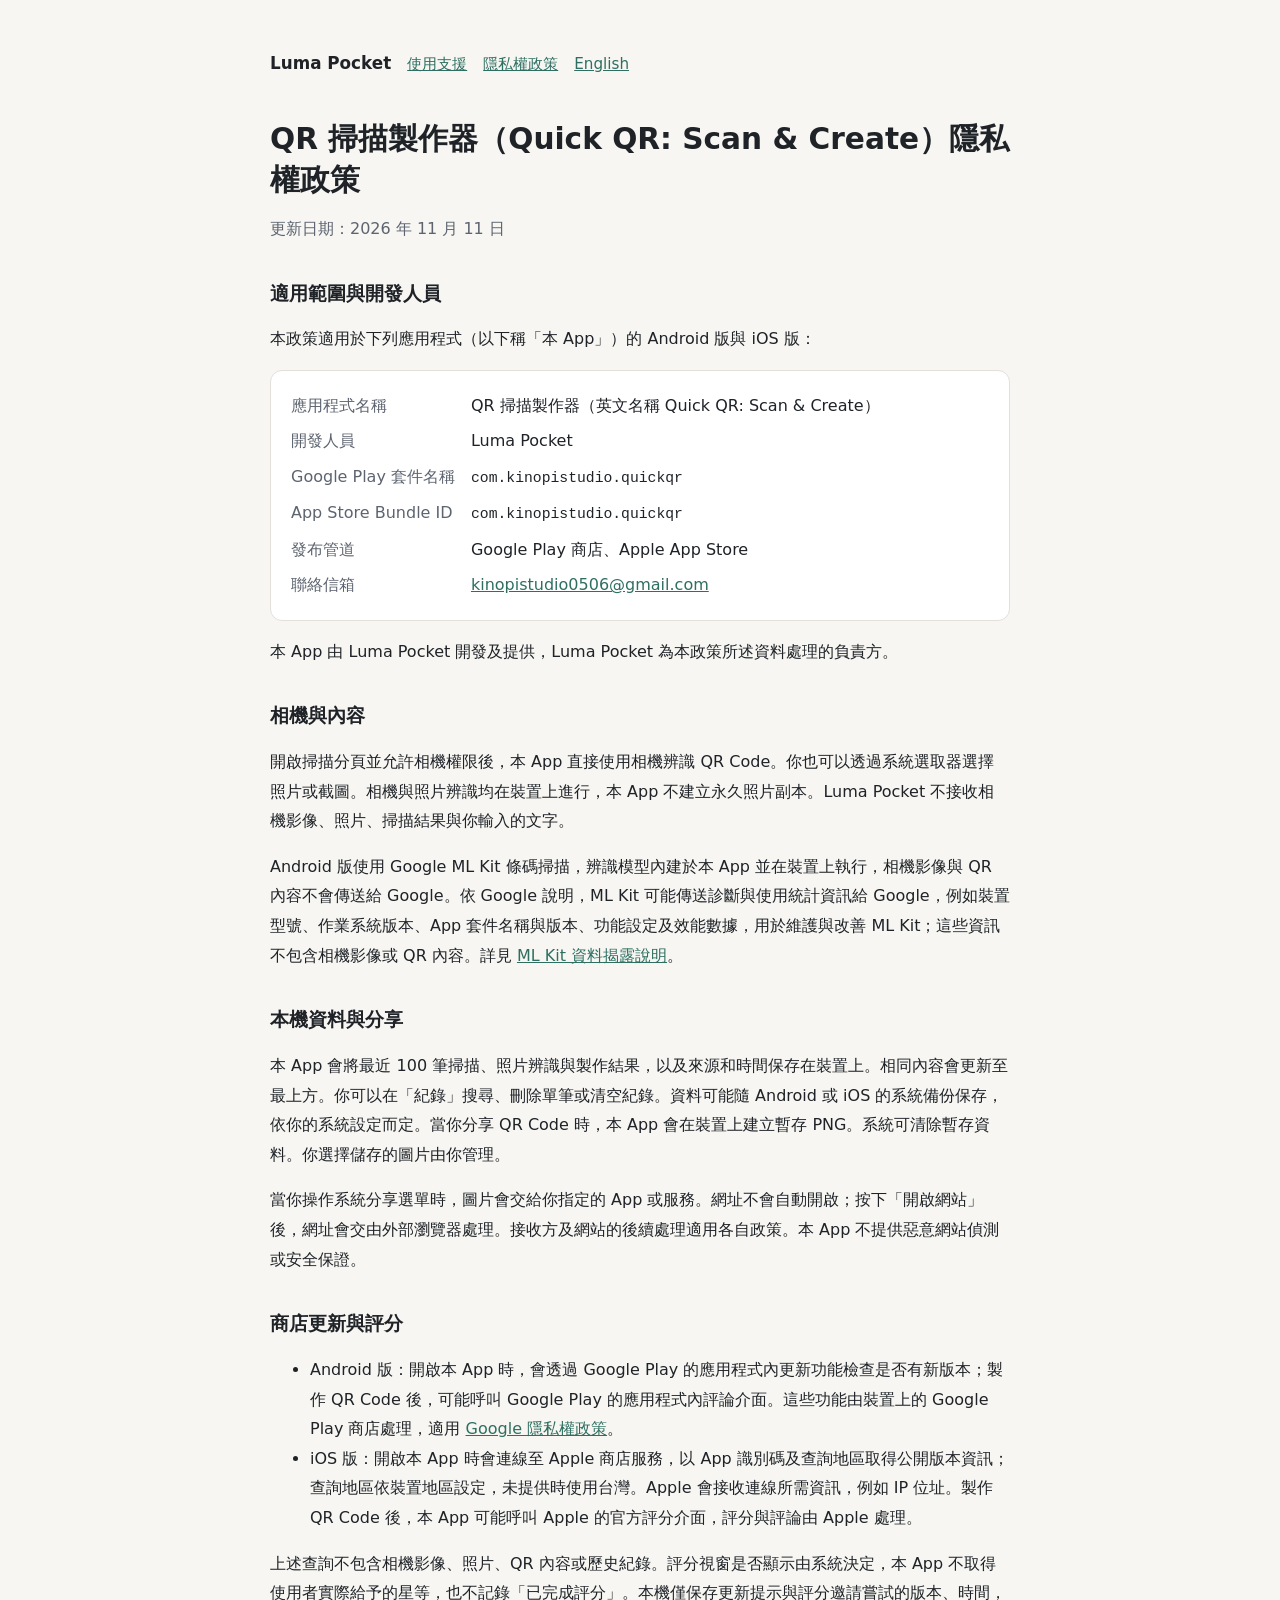
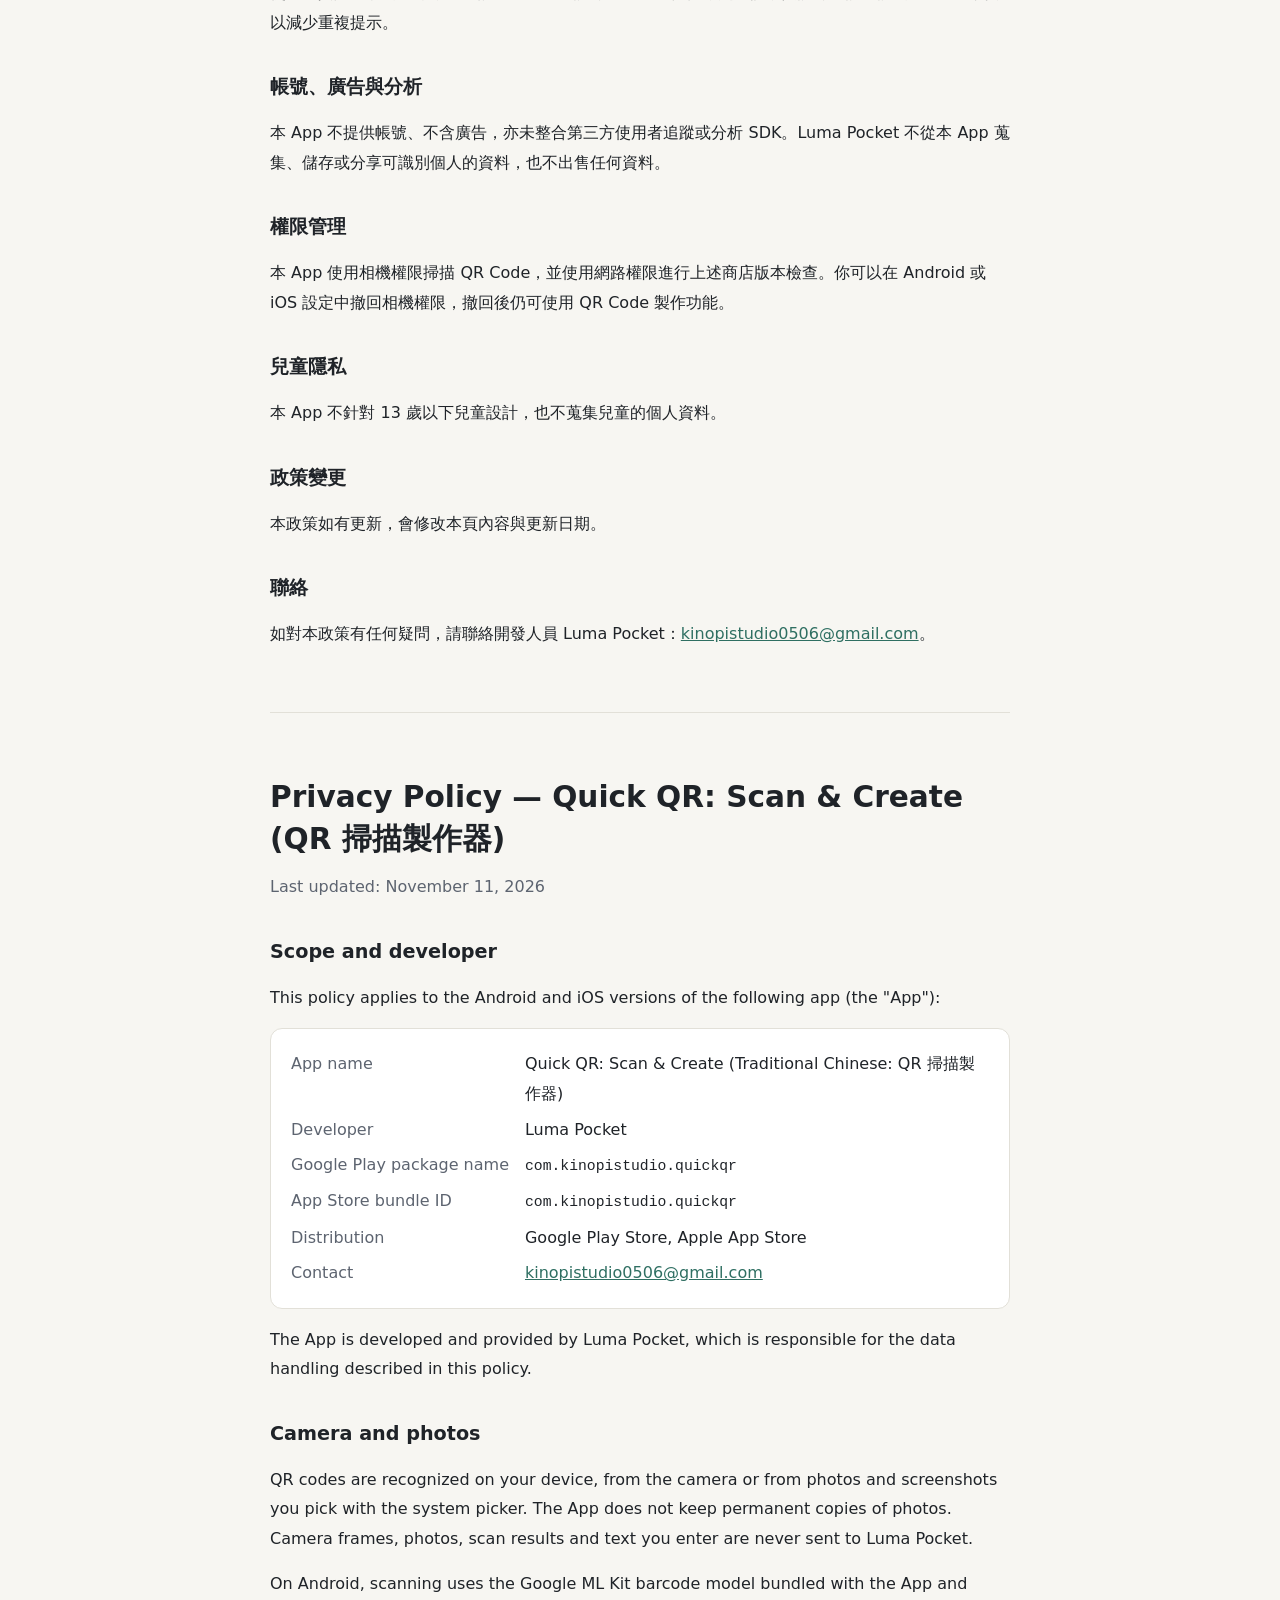
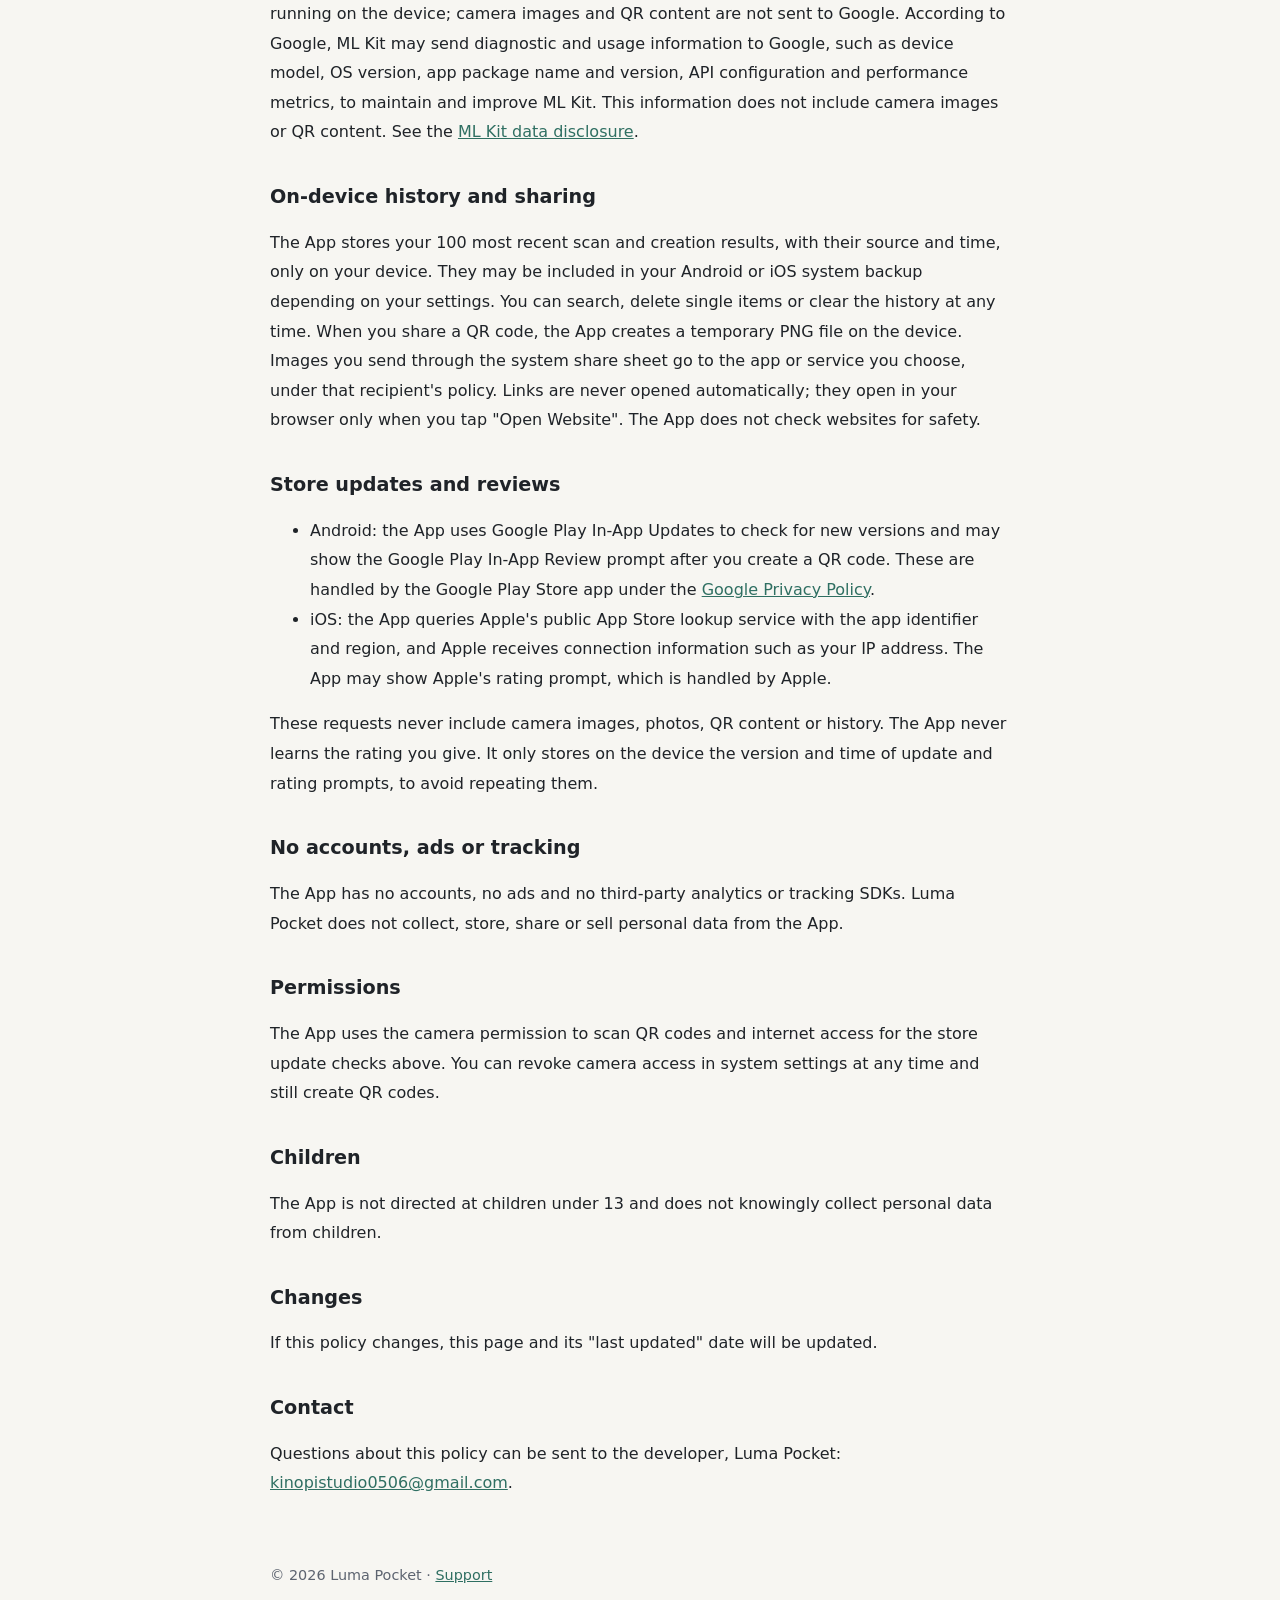
==== quick-qr/privacy.html @ 9050e76b "Add Luma Pocket site with Quick QR privacy policy and support pages Co-Authored-By: Claude Opus 5.5 " ====
<!doctype html>
<html lang="zh-Hant">
<head>
<meta charset="utf-8">
<meta name="viewport" content="width=device-width, initial-scale=1">
<title>Quick QR 隱私權政策｜Luma Pocket</title>
<meta name="description" content="QR 掃描製作器（Quick QR: Scan & Create）隱私權政策，開發人員 Luma Pocket，套件名稱 com.kinopistudio.quickqr。">
<link rel="stylesheet" href="../style.css">
</head>
<body>
<main>
<header class="site">
<a class="brand" href="../">Luma Pocket</a>
<nav class="links"><a href="support.html">使用支援</a><a href="privacy.html">隱私權政策</a><a href="#en">English</a></nav>
</header>

<h1>QR 掃描製作器（Quick QR: Scan &amp; Create）隱私權政策</h1>
<p class="meta">更新日期：2026 年 11 月 11 日</p>

<h2>適用範圍與開發人員</h2>
<p>本政策適用於下列應用程式（以下稱「本 App」）的 Android 版與 iOS 版：</p>
<div class="card"><dl>
<dt>應用程式名稱</dt><dd>QR 掃描製作器（英文名稱 Quick QR: Scan &amp; Create）</dd>
<dt>開發人員</dt><dd>Luma Pocket</dd>
<dt>Google Play 套件名稱</dt><dd><code>com.kinopistudio.quickqr</code></dd>
<dt>App Store Bundle ID</dt><dd><code>com.kinopistudio.quickqr</code></dd>
<dt>發布管道</dt><dd>Google Play 商店、Apple App Store</dd>
<dt>聯絡信箱</dt><dd><a href="mailto:kinopistudio0506@gmail.com">kinopistudio0506@gmail.com</a></dd>
</dl></div>
<p>本 App 由 Luma Pocket 開發及提供，Luma Pocket 為本政策所述資料處理的負責方。</p>

<h2>相機與內容</h2>
<p>開啟掃描分頁並允許相機權限後，本 App 直接使用相機辨識 QR Code。你也可以透過系統選取器選擇照片或截圖。相機與照片辨識均在裝置上進行，本 App 不建立永久照片副本。Luma Pocket 不接收相機影像、照片、掃描結果與你輸入的文字。</p>
<p>Android 版使用 Google ML Kit 條碼掃描，辨識模型內建於本 App 並在裝置上執行，相機影像與 QR 內容不會傳送給 Google。依 Google 說明，ML Kit 可能傳送診斷與使用統計資訊給 Google，例如裝置型號、作業系統版本、App 套件名稱與版本、功能設定及效能數據，用於維護與改善 ML Kit；這些資訊不包含相機影像或 QR 內容。詳見 <a href="https://developers.google.com/ml-kit/android-data-disclosure">ML Kit 資料揭露說明</a>。</p>

<h2>本機資料與分享</h2>
<p>本 App 會將最近 100 筆掃描、照片辨識與製作結果，以及來源和時間保存在裝置上。相同內容會更新至最上方。你可以在「紀錄」搜尋、刪除單筆或清空紀錄。資料可能隨 Android 或 iOS 的系統備份保存，依你的系統設定而定。當你分享 QR Code 時，本 App 會在裝置上建立暫存 PNG。系統可清除暫存資料。你選擇儲存的圖片由你管理。</p>
<p>當你操作系統分享選單時，圖片會交給你指定的 App 或服務。網址不會自動開啟；按下「開啟網站」後，網址會交由外部瀏覽器處理。接收方及網站的後續處理適用各自政策。本 App 不提供惡意網站偵測或安全保證。</p>

<h2>商店更新與評分</h2>
<ul>
<li>Android 版：開啟本 App 時，會透過 Google Play 的應用程式內更新功能檢查是否有新版本；製作 QR Code 後，可能呼叫 Google Play 的應用程式內評論介面。這些功能由裝置上的 Google Play 商店處理，適用 <a href="https://policies.google.com/privacy">Google 隱私權政策</a>。</li>
<li>iOS 版：開啟本 App 時會連線至 Apple 商店服務，以 App 識別碼及查詢地區取得公開版本資訊；查詢地區依裝置地區設定，未提供時使用台灣。Apple 會接收連線所需資訊，例如 IP 位址。製作 QR Code 後，本 App 可能呼叫 Apple 的官方評分介面，評分與評論由 Apple 處理。</li>
</ul>
<p>上述查詢不包含相機影像、照片、QR 內容或歷史紀錄。評分視窗是否顯示由系統決定，本 App 不取得使用者實際給予的星等，也不記錄「已完成評分」。本機僅保存更新提示與評分邀請嘗試的版本、時間，以減少重複提示。</p>

<h2>帳號、廣告與分析</h2>
<p>本 App 不提供帳號、不含廣告，亦未整合第三方使用者追蹤或分析 SDK。Luma Pocket 不從本 App 蒐集、儲存或分享可識別個人的資料，也不出售任何資料。</p>

<h2>權限管理</h2>
<p>本 App 使用相機權限掃描 QR Code，並使用網路權限進行上述商店版本檢查。你可以在 Android 或 iOS 設定中撤回相機權限，撤回後仍可使用 QR Code 製作功能。</p>

<h2>兒童隱私</h2>
<p>本 App 不針對 13 歲以下兒童設計，也不蒐集兒童的個人資料。</p>

<h2>政策變更</h2>
<p>本政策如有更新，會修改本頁內容與更新日期。</p>

<h2>聯絡</h2>
<p>如對本政策有任何疑問，請聯絡開發人員 Luma Pocket：<a href="mailto:kinopistudio0506@gmail.com">kinopistudio0506@gmail.com</a>。</p>

<hr>

<section id="en" lang="en">
<h1>Privacy Policy — Quick QR: Scan &amp; Create (QR 掃描製作器)</h1>
<p class="meta">Last updated: November 11, 2026</p>

<h2>Scope and developer</h2>
<p>This policy applies to the Android and iOS versions of the following app (the "App"):</p>
<div class="card"><dl>
<dt>App name</dt><dd>Quick QR: Scan &amp; Create (Traditional Chinese: QR 掃描製作器)</dd>
<dt>Developer</dt><dd>Luma Pocket</dd>
<dt>Google Play package name</dt><dd><code>com.kinopistudio.quickqr</code></dd>
<dt>App Store bundle ID</dt><dd><code>com.kinopistudio.quickqr</code></dd>
<dt>Distribution</dt><dd>Google Play Store, Apple App Store</dd>
<dt>Contact</dt><dd><a href="mailto:kinopistudio0506@gmail.com">kinopistudio0506@gmail.com</a></dd>
</dl></div>
<p>The App is developed and provided by Luma Pocket, which is responsible for the data handling described in this policy.</p>

<h2>Camera and photos</h2>
<p>QR codes are recognized on your device, from the camera or from photos and screenshots you pick with the system picker. The App does not keep permanent copies of photos. Camera frames, photos, scan results and text you enter are never sent to Luma Pocket.</p>
<p>On Android, scanning uses the Google ML Kit barcode model bundled with the App and running on the device; camera images and QR content are not sent to Google. According to Google, ML Kit may send diagnostic and usage information to Google, such as device model, OS version, app package name and version, API configuration and performance metrics, to maintain and improve ML Kit. This information does not include camera images or QR content. See the <a href="https://developers.google.com/ml-kit/android-data-disclosure">ML Kit data disclosure</a>.</p>

<h2>On-device history and sharing</h2>
<p>The App stores your 100 most recent scan and creation results, with their source and time, only on your device. They may be included in your Android or iOS system backup depending on your settings. You can search, delete single items or clear the history at any time. When you share a QR code, the App creates a temporary PNG file on the device. Images you send through the system share sheet go to the app or service you choose, under that recipient's policy. Links are never opened automatically; they open in your browser only when you tap "Open Website". The App does not check websites for safety.</p>

<h2>Store updates and reviews</h2>
<ul>
<li>Android: the App uses Google Play In-App Updates to check for new versions and may show the Google Play In-App Review prompt after you create a QR code. These are handled by the Google Play Store app under the <a href="https://policies.google.com/privacy">Google Privacy Policy</a>.</li>
<li>iOS: the App queries Apple's public App Store lookup service with the app identifier and region, and Apple receives connection information such as your IP address. The App may show Apple's rating prompt, which is handled by Apple.</li>
</ul>
<p>These requests never include camera images, photos, QR content or history. The App never learns the rating you give. It only stores on the device the version and time of update and rating prompts, to avoid repeating them.</p>

<h2>No accounts, ads or tracking</h2>
<p>The App has no accounts, no ads and no third-party analytics or tracking SDKs. Luma Pocket does not collect, store, share or sell personal data from the App.</p>

<h2>Permissions</h2>
<p>The App uses the camera permission to scan QR codes and internet access for the store update checks above. You can revoke camera access in system settings at any time and still create QR codes.</p>

<h2>Children</h2>
<p>The App is not directed at children under 13 and does not knowingly collect personal data from children.</p>

<h2>Changes</h2>
<p>If this policy changes, this page and its "last updated" date will be updated.</p>

<h2>Contact</h2>
<p>Questions about this policy can be sent to the developer, Luma Pocket: <a href="mailto:kinopistudio0506@gmail.com">kinopistudio0506@gmail.com</a>.</p>
</section>

<footer>© 2026 Luma Pocket · <a href="support.html">Support</a></footer>
</main>
</body>
</html>
---- style.css ----
:root {
  color-scheme: light dark;
  --bg: #f7f6f2;
  --surface: #ffffff;
  --text: #1f2328;
  --muted: #5d6470;
  --border: #e2e0d8;
  --accent: #2f6f62;
}
@media (prefers-color-scheme: dark) {
  :root {
    --bg: #15171a;
    --surface: #1e2125;
    --text: #eceef0;
    --muted: #a6adb7;
    --border: #33373d;
    --accent: #7cc7b5;
  }
}
* { box-sizing: border-box; }
html { scroll-behavior: smooth; }
body {
  margin: 0;
  background: var(--bg);
  color: var(--text);
  font-family: system-ui, -apple-system, "Noto Sans TC", "PingFang TC", sans-serif;
  line-height: 1.85;
}
main { max-width: 780px; margin: 0 auto; padding: 48px 20px 80px; }
header.site { display: flex; flex-wrap: wrap; gap: 8px 16px; align-items: baseline; margin-bottom: 40px; font-size: .95rem; color: var(--muted); }
header.site a.brand { font-weight: 700; color: var(--text); text-decoration: none; font-size: 1.05rem; }
nav.links { display: flex; flex-wrap: wrap; gap: 4px 16px; }
h1 { font-size: 1.85rem; line-height: 1.4; margin: 0 0 12px; }
h2 { font-size: 1.2rem; line-height: 1.5; margin: 36px 0 10px; }
p, li { overflow-wrap: anywhere; }
a { color: var(--accent); }
.meta { color: var(--muted); margin: 0 0 28px; }
.card { background: var(--surface); border: 1px solid var(--border); border-radius: 12px; padding: 4px 20px; }
.card dl { display: grid; grid-template-columns: max-content 1fr; gap: 6px 16px; margin: 16px 0; }
.card dt { color: var(--muted); }
.card dd { margin: 0; overflow-wrap: anywhere; }
@media (max-width: 520px) { .card dl { grid-template-columns: 1fr; gap: 0; } .card dd { margin-bottom: 10px; } }
code { font-family: ui-monospace, SFMono-Regular, Menlo, monospace; font-size: .92em; }
hr { border: 0; border-top: 1px solid var(--border); margin: 64px 0; }
ul.apps { list-style: none; padding: 0; }
ul.apps li { background: var(--surface); border: 1px solid var(--border); border-radius: 12px; padding: 16px 20px; margin-bottom: 12px; }
ul.apps strong { font-size: 1.05rem; }
footer { margin-top: 64px; color: var(--muted); font-size: .9rem; }
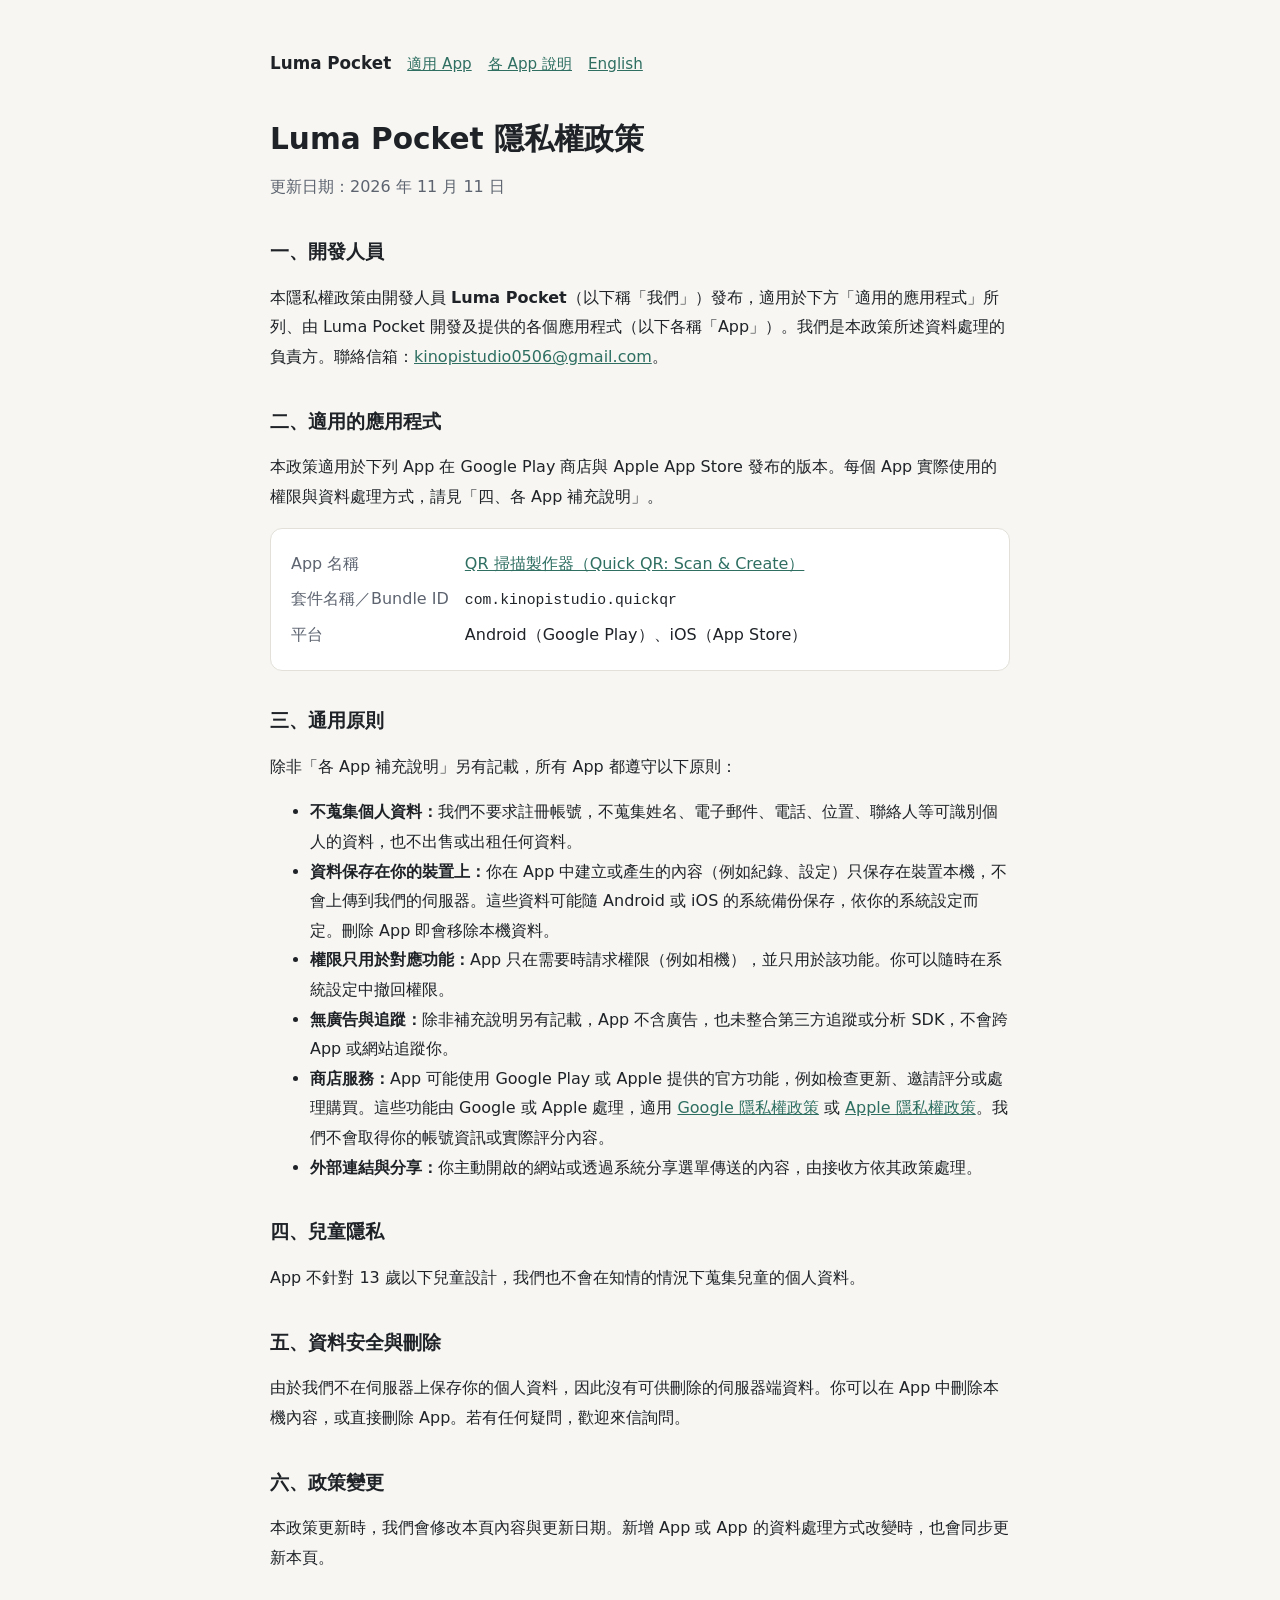
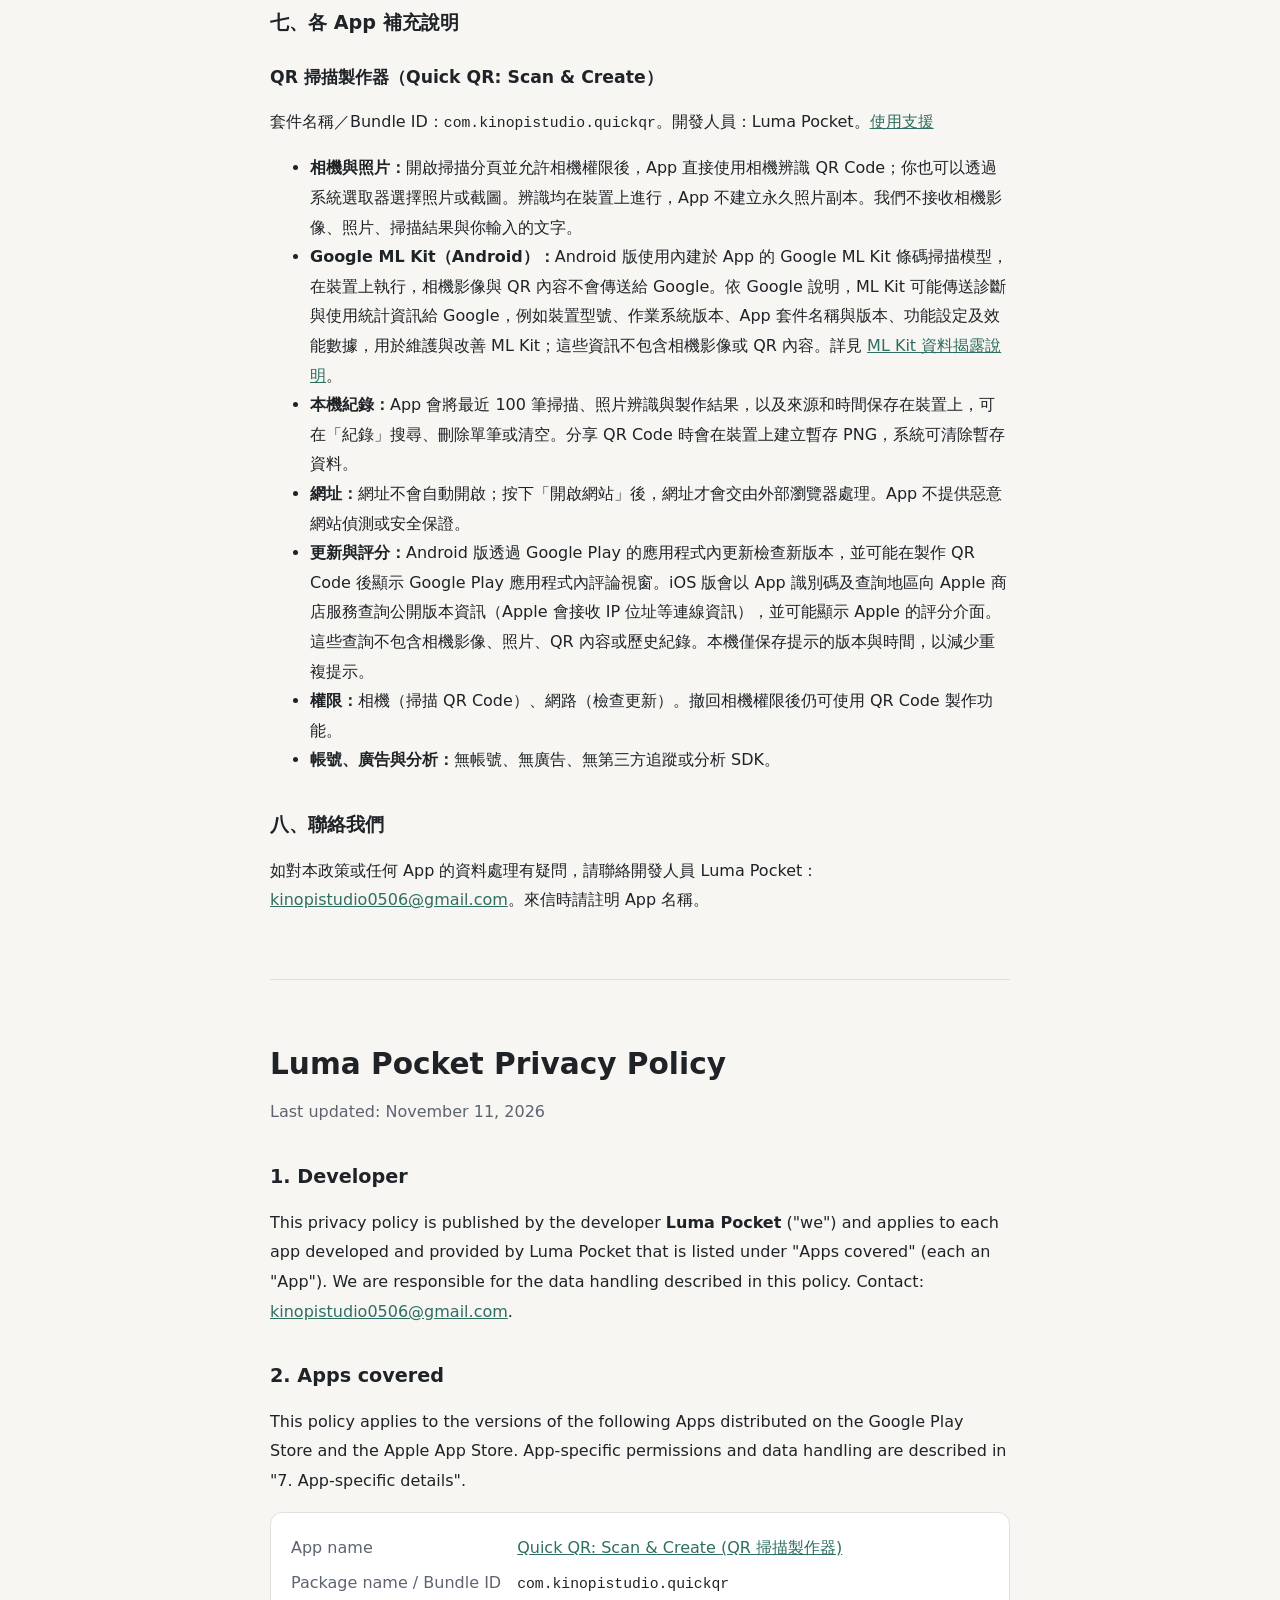
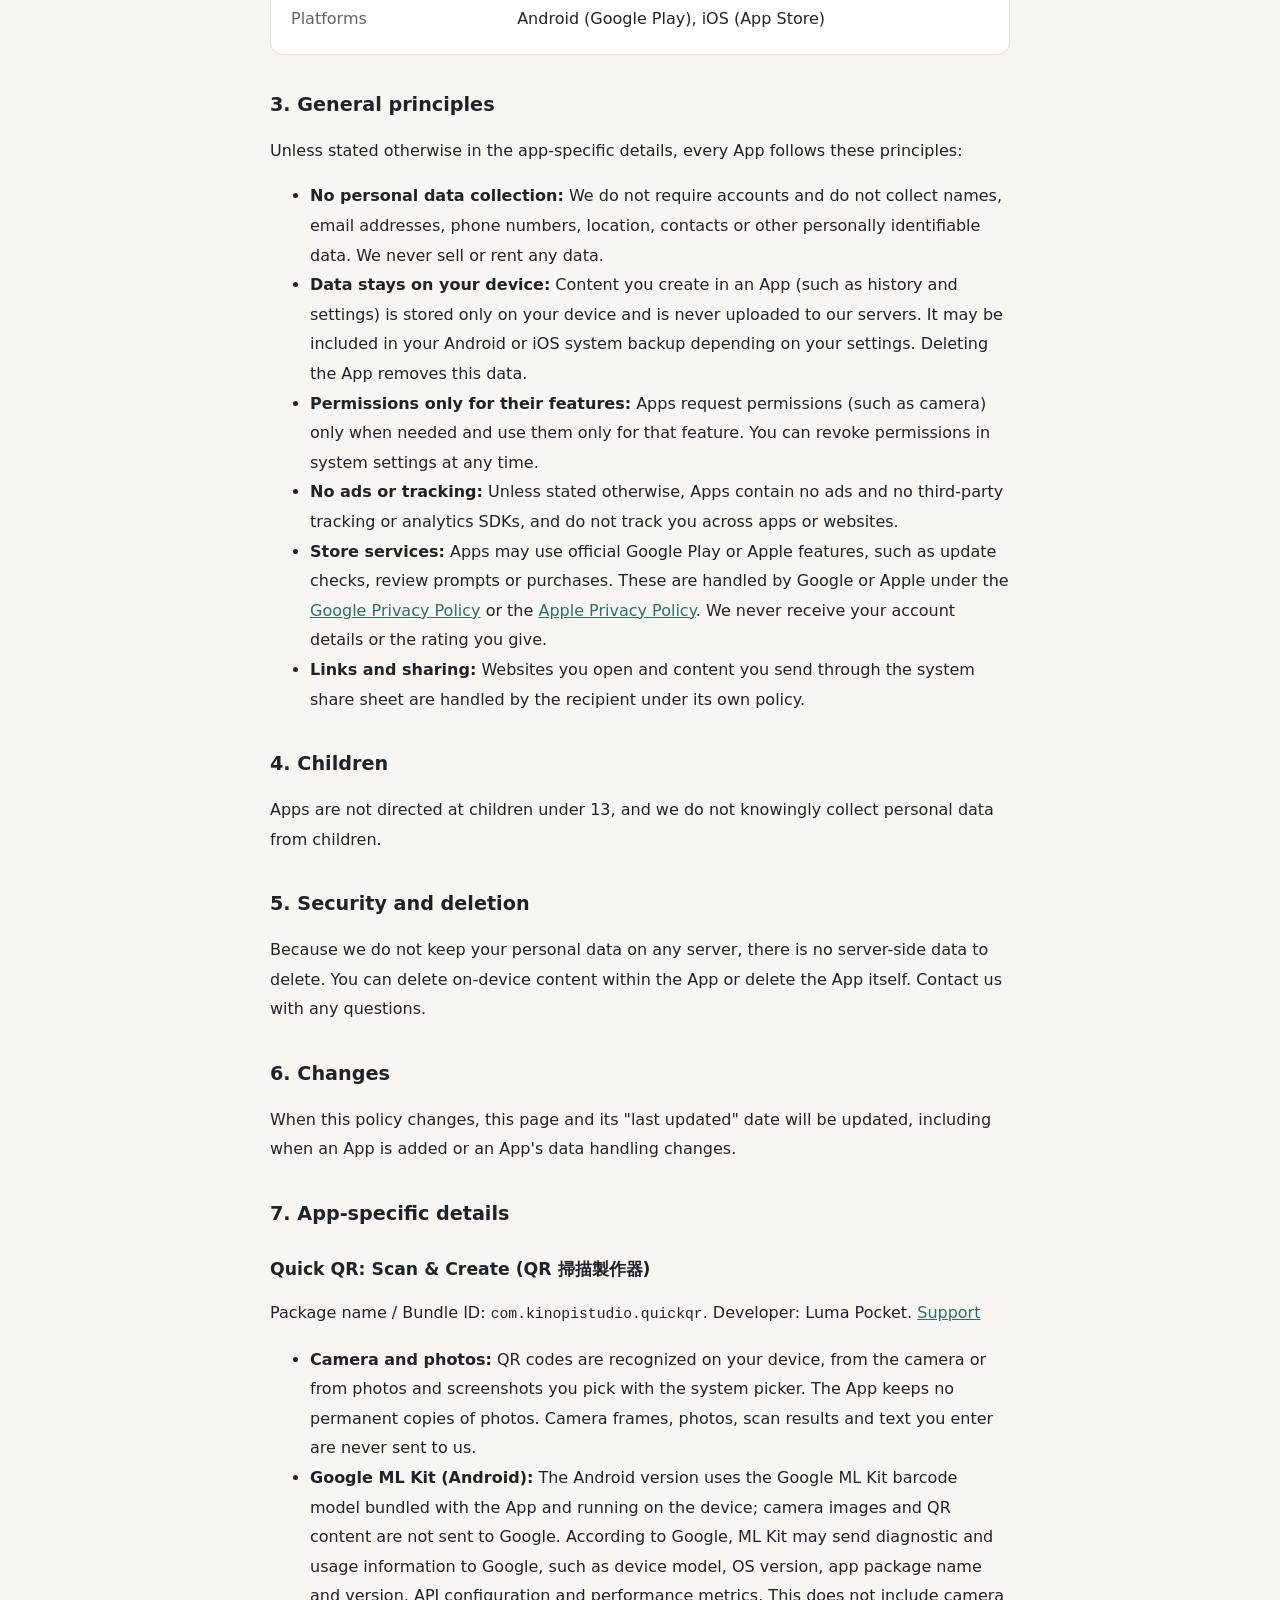
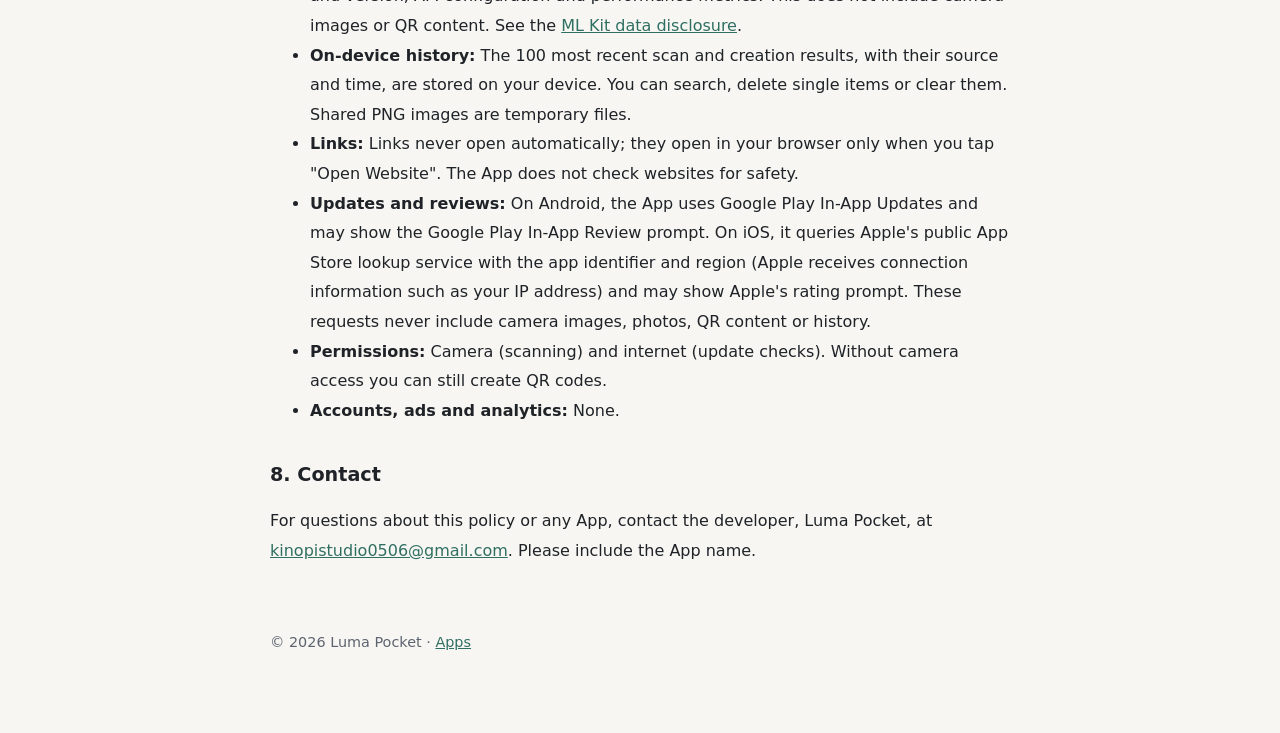
==== commit 7ef56c51: "Make the privacy policy a shared Luma Pocket policy for all apps Co-Authored-By: Claude Opus 5.5 <no" ====
--- a/quick-qr/privacy.html
+++ b/quick-qr/privacy.html
@@ -2,112 +2,11 @@
 <html lang="zh-Hant">
 <head>
 <meta charset="utf-8">
-<meta name="viewport" content="width=device-width, initial-scale=1">
 <title>Quick QR 隱私權政策｜Luma Pocket</title>
-<meta name="description" content="QR 掃描製作器（Quick QR: Scan & Create）隱私權政策，開發人員 Luma Pocket，套件名稱 com.kinopistudio.quickqr。">
-<link rel="stylesheet" href="../style.css">
+<link rel="canonical" href="../privacy.html#quick-qr">
+<meta http-equiv="refresh" content="0; url=../privacy.html#quick-qr">
 </head>
 <body>
-<main>
-<header class="site">
-<a class="brand" href="../">Luma Pocket</a>
-<nav class="links"><a href="support.html">使用支援</a><a href="privacy.html">隱私權政策</a><a href="#en">English</a></nav>
-</header>
-
-<h1>QR 掃描製作器（Quick QR: Scan &amp; Create）隱私權政策</h1>
-<p class="meta">更新日期：2026 年 11 月 11 日</p>
-
-<h2>適用範圍與開發人員</h2>
-<p>本政策適用於下列應用程式（以下稱「本 App」）的 Android 版與 iOS 版：</p>
-<div class="card"><dl>
-<dt>應用程式名稱</dt><dd>QR 掃描製作器（英文名稱 Quick QR: Scan &amp; Create）</dd>
-<dt>開發人員</dt><dd>Luma Pocket</dd>
-<dt>Google Play 套件名稱</dt><dd><code>com.kinopistudio.quickqr</code></dd>
-<dt>App Store Bundle ID</dt><dd><code>com.kinopistudio.quickqr</code></dd>
-<dt>發布管道</dt><dd>Google Play 商店、Apple App Store</dd>
-<dt>聯絡信箱</dt><dd><a href="mailto:kinopistudio0506@gmail.com">kinopistudio0506@gmail.com</a></dd>
-</dl></div>
-<p>本 App 由 Luma Pocket 開發及提供，Luma Pocket 為本政策所述資料處理的負責方。</p>
-
-<h2>相機與內容</h2>
-<p>開啟掃描分頁並允許相機權限後，本 App 直接使用相機辨識 QR Code。你也可以透過系統選取器選擇照片或截圖。相機與照片辨識均在裝置上進行，本 App 不建立永久照片副本。Luma Pocket 不接收相機影像、照片、掃描結果與你輸入的文字。</p>
-<p>Android 版使用 Google ML Kit 條碼掃描，辨識模型內建於本 App 並在裝置上執行，相機影像與 QR 內容不會傳送給 Google。依 Google 說明，ML Kit 可能傳送診斷與使用統計資訊給 Google，例如裝置型號、作業系統版本、App 套件名稱與版本、功能設定及效能數據，用於維護與改善 ML Kit；這些資訊不包含相機影像或 QR 內容。詳見 <a href="https://developers.google.com/ml-kit/android-data-disclosure">ML Kit 資料揭露說明</a>。</p>
-
-<h2>本機資料與分享</h2>
-<p>本 App 會將最近 100 筆掃描、照片辨識與製作結果，以及來源和時間保存在裝置上。相同內容會更新至最上方。你可以在「紀錄」搜尋、刪除單筆或清空紀錄。資料可能隨 Android 或 iOS 的系統備份保存，依你的系統設定而定。當你分享 QR Code 時，本 App 會在裝置上建立暫存 PNG。系統可清除暫存資料。你選擇儲存的圖片由你管理。</p>
-<p>當你操作系統分享選單時，圖片會交給你指定的 App 或服務。網址不會自動開啟；按下「開啟網站」後，網址會交由外部瀏覽器處理。接收方及網站的後續處理適用各自政策。本 App 不提供惡意網站偵測或安全保證。</p>
-
-<h2>商店更新與評分</h2>
-<ul>
-<li>Android 版：開啟本 App 時，會透過 Google Play 的應用程式內更新功能檢查是否有新版本；製作 QR Code 後，可能呼叫 Google Play 的應用程式內評論介面。這些功能由裝置上的 Google Play 商店處理，適用 <a href="https://policies.google.com/privacy">Google 隱私權政策</a>。</li>
-<li>iOS 版：開啟本 App 時會連線至 Apple 商店服務，以 App 識別碼及查詢地區取得公開版本資訊；查詢地區依裝置地區設定，未提供時使用台灣。Apple 會接收連線所需資訊，例如 IP 位址。製作 QR Code 後，本 App 可能呼叫 Apple 的官方評分介面，評分與評論由 Apple 處理。</li>
-</ul>
-<p>上述查詢不包含相機影像、照片、QR 內容或歷史紀錄。評分視窗是否顯示由系統決定，本 App 不取得使用者實際給予的星等，也不記錄「已完成評分」。本機僅保存更新提示與評分邀請嘗試的版本、時間，以減少重複提示。</p>
-
-<h2>帳號、廣告與分析</h2>
-<p>本 App 不提供帳號、不含廣告，亦未整合第三方使用者追蹤或分析 SDK。Luma Pocket 不從本 App 蒐集、儲存或分享可識別個人的資料，也不出售任何資料。</p>
-
-<h2>權限管理</h2>
-<p>本 App 使用相機權限掃描 QR Code，並使用網路權限進行上述商店版本檢查。你可以在 Android 或 iOS 設定中撤回相機權限，撤回後仍可使用 QR Code 製作功能。</p>
-
-<h2>兒童隱私</h2>
-<p>本 App 不針對 13 歲以下兒童設計，也不蒐集兒童的個人資料。</p>
-
-<h2>政策變更</h2>
-<p>本政策如有更新，會修改本頁內容與更新日期。</p>
-
-<h2>聯絡</h2>
-<p>如對本政策有任何疑問，請聯絡開發人員 Luma Pocket：<a href="mailto:kinopistudio0506@gmail.com">kinopistudio0506@gmail.com</a>。</p>
-
-<hr>
-
-<section id="en" lang="en">
-<h1>Privacy Policy — Quick QR: Scan &amp; Create (QR 掃描製作器)</h1>
-<p class="meta">Last updated: November 11, 2026</p>
-
-<h2>Scope and developer</h2>
-<p>This policy applies to the Android and iOS versions of the following app (the "App"):</p>
-<div class="card"><dl>
-<dt>App name</dt><dd>Quick QR: Scan &amp; Create (Traditional Chinese: QR 掃描製作器)</dd>
-<dt>Developer</dt><dd>Luma Pocket</dd>
-<dt>Google Play package name</dt><dd><code>com.kinopistudio.quickqr</code></dd>
-<dt>App Store bundle ID</dt><dd><code>com.kinopistudio.quickqr</code></dd>
-<dt>Distribution</dt><dd>Google Play Store, Apple App Store</dd>
-<dt>Contact</dt><dd><a href="mailto:kinopistudio0506@gmail.com">kinopistudio0506@gmail.com</a></dd>
-</dl></div>
-<p>The App is developed and provided by Luma Pocket, which is responsible for the data handling described in this policy.</p>
-
-<h2>Camera and photos</h2>
-<p>QR codes are recognized on your device, from the camera or from photos and screenshots you pick with the system picker. The App does not keep permanent copies of photos. Camera frames, photos, scan results and text you enter are never sent to Luma Pocket.</p>
-<p>On Android, scanning uses the Google ML Kit barcode model bundled with the App and running on the device; camera images and QR content are not sent to Google. According to Google, ML Kit may send diagnostic and usage information to Google, such as device model, OS version, app package name and version, API configuration and performance metrics, to maintain and improve ML Kit. This information does not include camera images or QR content. See the <a href="https://developers.google.com/ml-kit/android-data-disclosure">ML Kit data disclosure</a>.</p>
-
-<h2>On-device history and sharing</h2>
-<p>The App stores your 100 most recent scan and creation results, with their source and time, only on your device. They may be included in your Android or iOS system backup depending on your settings. You can search, delete single items or clear the history at any time. When you share a QR code, the App creates a temporary PNG file on the device. Images you send through the system share sheet go to the app or service you choose, under that recipient's policy. Links are never opened automatically; they open in your browser only when you tap "Open Website". The App does not check websites for safety.</p>
-
-<h2>Store updates and reviews</h2>
-<ul>
-<li>Android: the App uses Google Play In-App Updates to check for new versions and may show the Google Play In-App Review prompt after you create a QR code. These are handled by the Google Play Store app under the <a href="https://policies.google.com/privacy">Google Privacy Policy</a>.</li>
-<li>iOS: the App queries Apple's public App Store lookup service with the app identifier and region, and Apple receives connection information such as your IP address. The App may show Apple's rating prompt, which is handled by Apple.</li>
-</ul>
-<p>These requests never include camera images, photos, QR content or history. The App never learns the rating you give. It only stores on the device the version and time of update and rating prompts, to avoid repeating them.</p>
-
-<h2>No accounts, ads or tracking</h2>
-<p>The App has no accounts, no ads and no third-party analytics or tracking SDKs. Luma Pocket does not collect, store, share or sell personal data from the App.</p>
-
-<h2>Permissions</h2>
-<p>The App uses the camera permission to scan QR codes and internet access for the store update checks above. You can revoke camera access in system settings at any time and still create QR codes.</p>
-
-<h2>Children</h2>
-<p>The App is not directed at children under 13 and does not knowingly collect personal data from children.</p>
-
-<h2>Changes</h2>
-<p>If this policy changes, this page and its "last updated" date will be updated.</p>
-
-<h2>Contact</h2>
-<p>Questions about this policy can be sent to the developer, Luma Pocket: <a href="mailto:kinopistudio0506@gmail.com">kinopistudio0506@gmail.com</a>.</p>
-</section>
-
-<footer>© 2026 Luma Pocket · <a href="support.html">Support</a></footer>
-</main>
+<p>QR 掃描製作器（Quick QR: Scan &amp; Create）適用 <a href="../privacy.html#quick-qr">Luma Pocket 隱私權政策</a>。</p>
 </body>
 </html>
